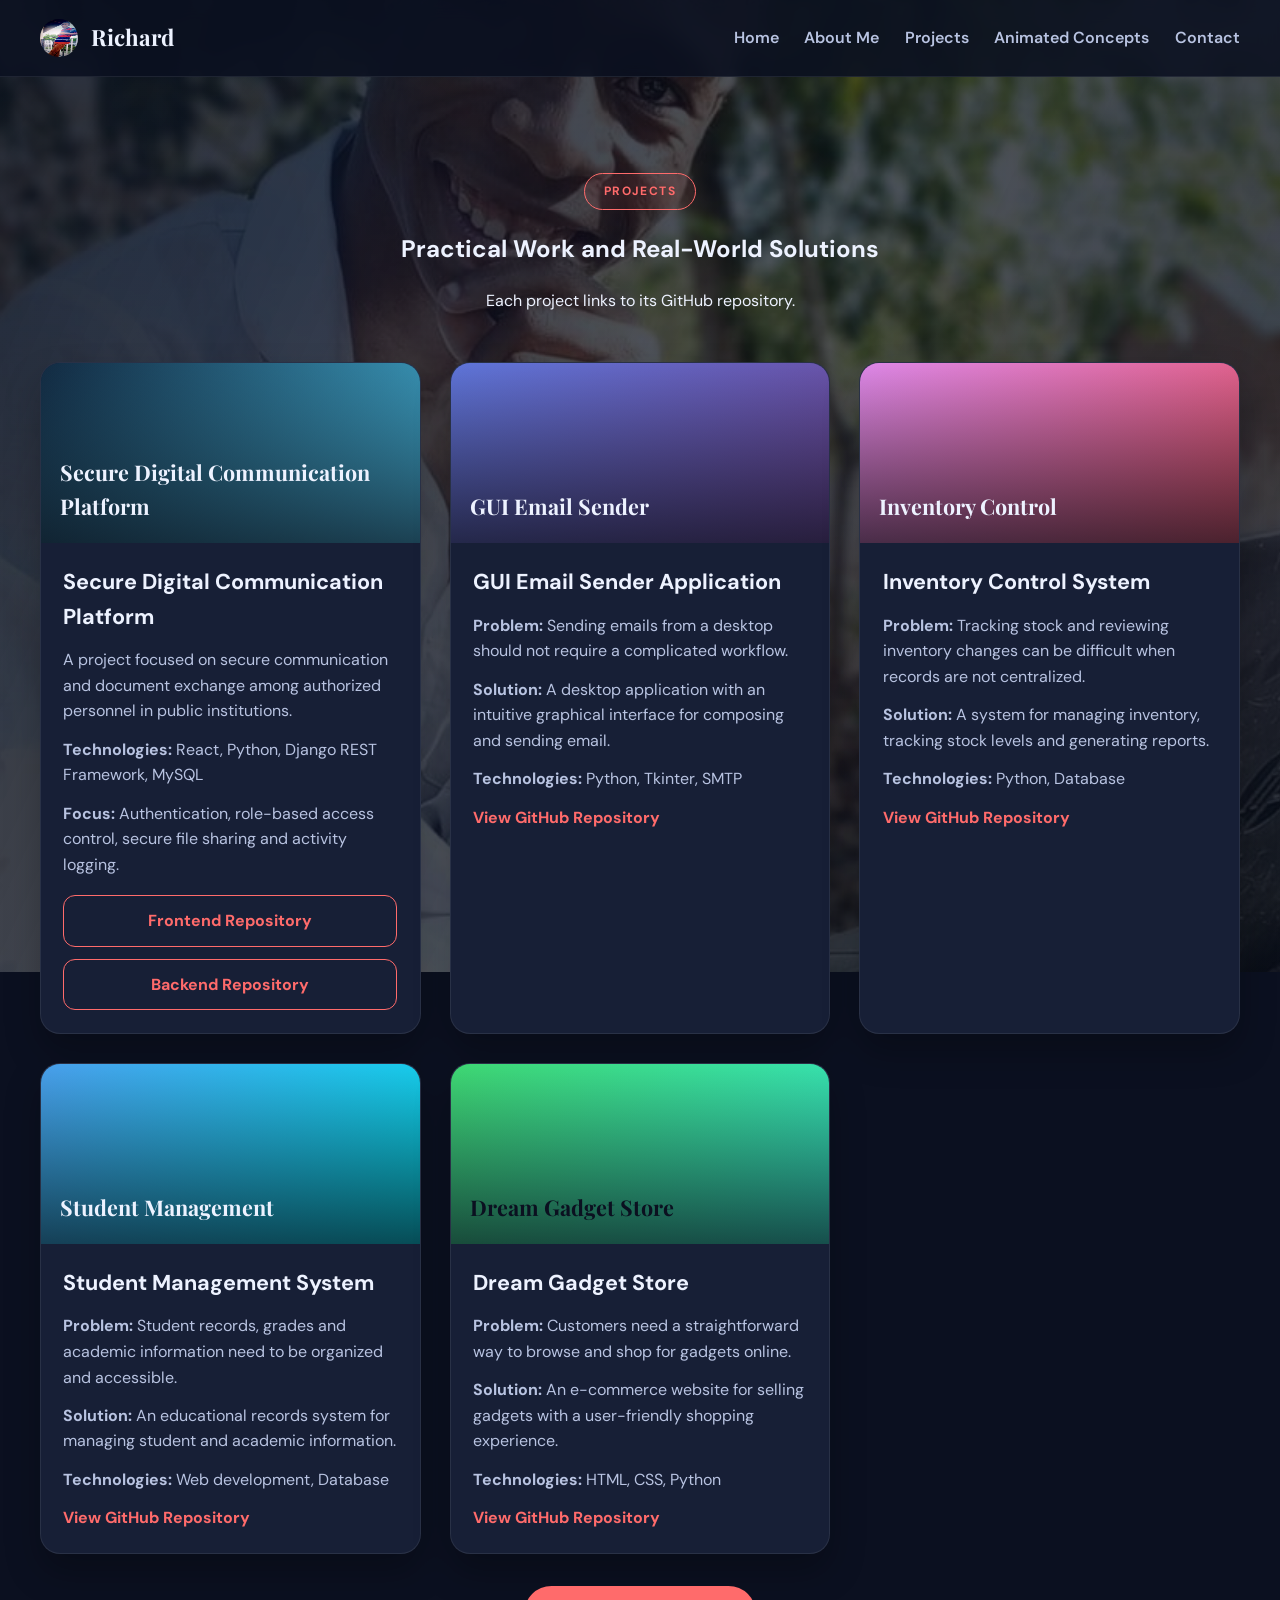
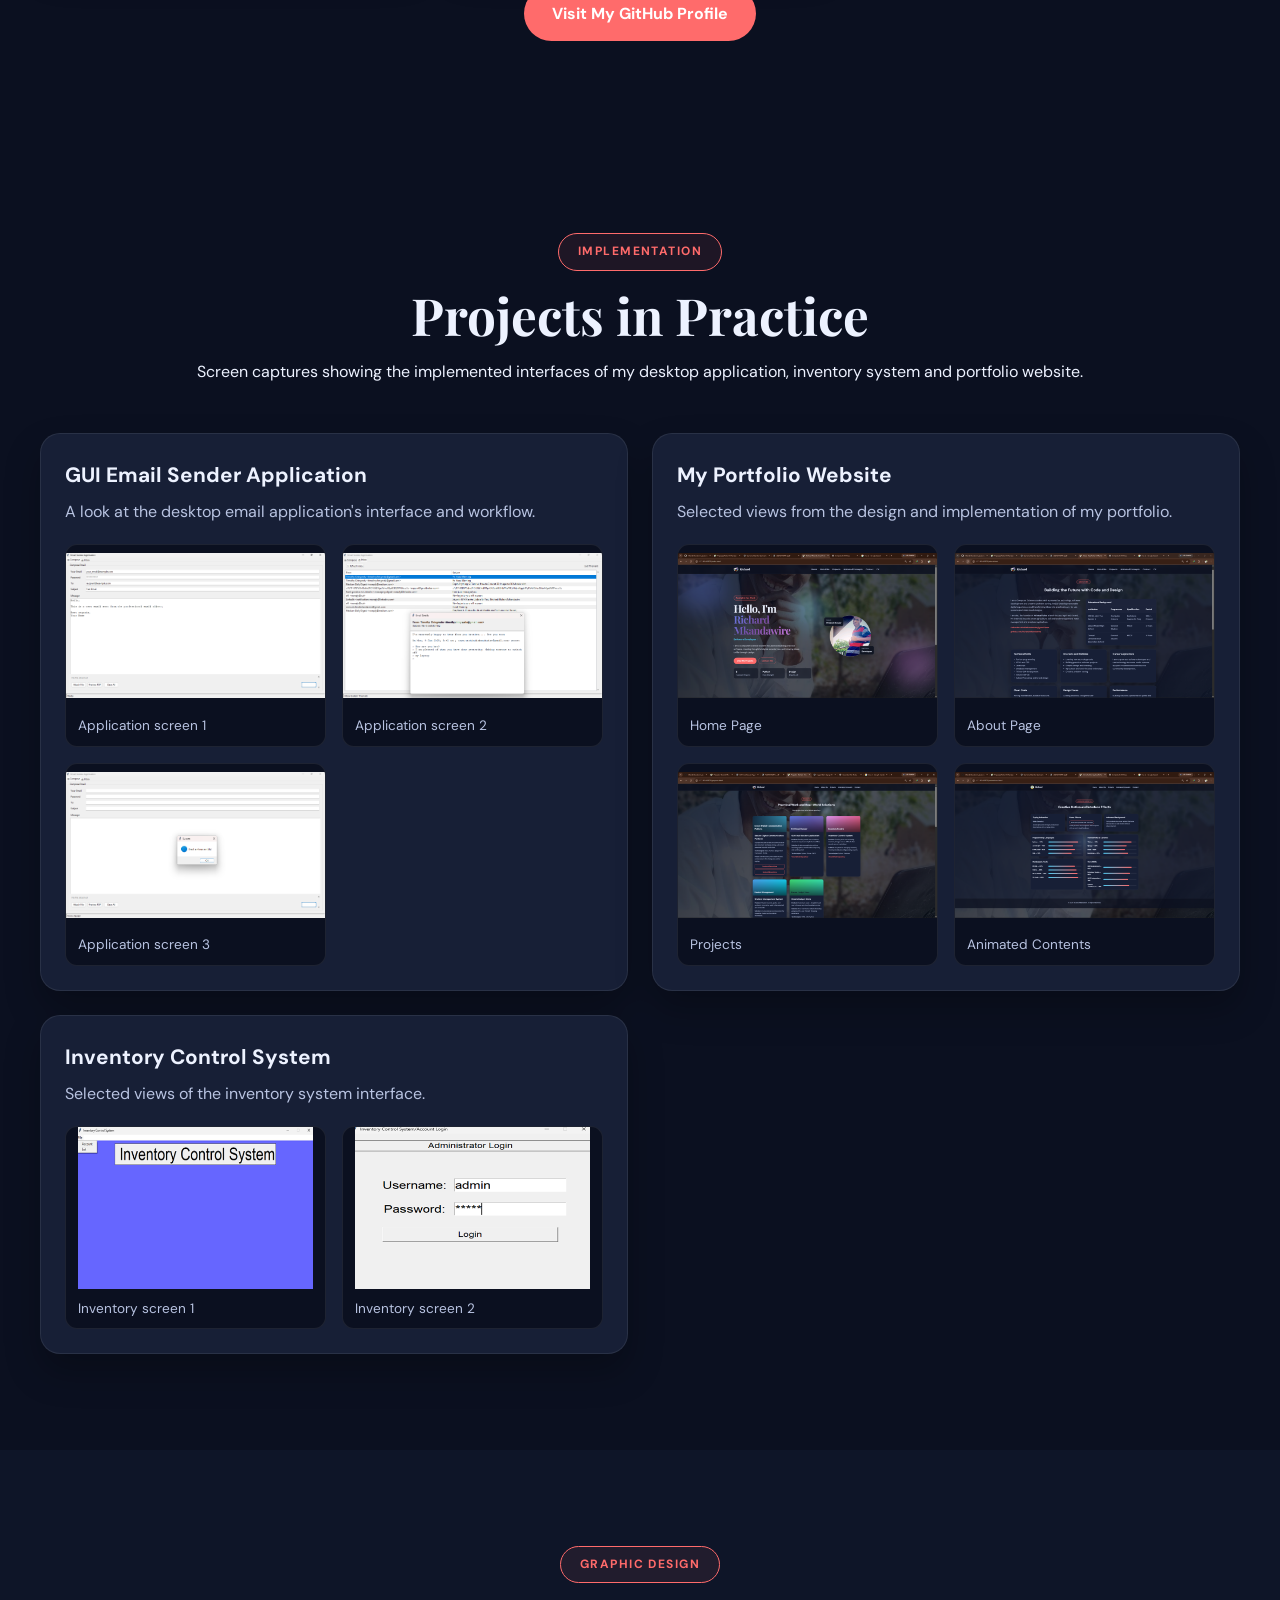
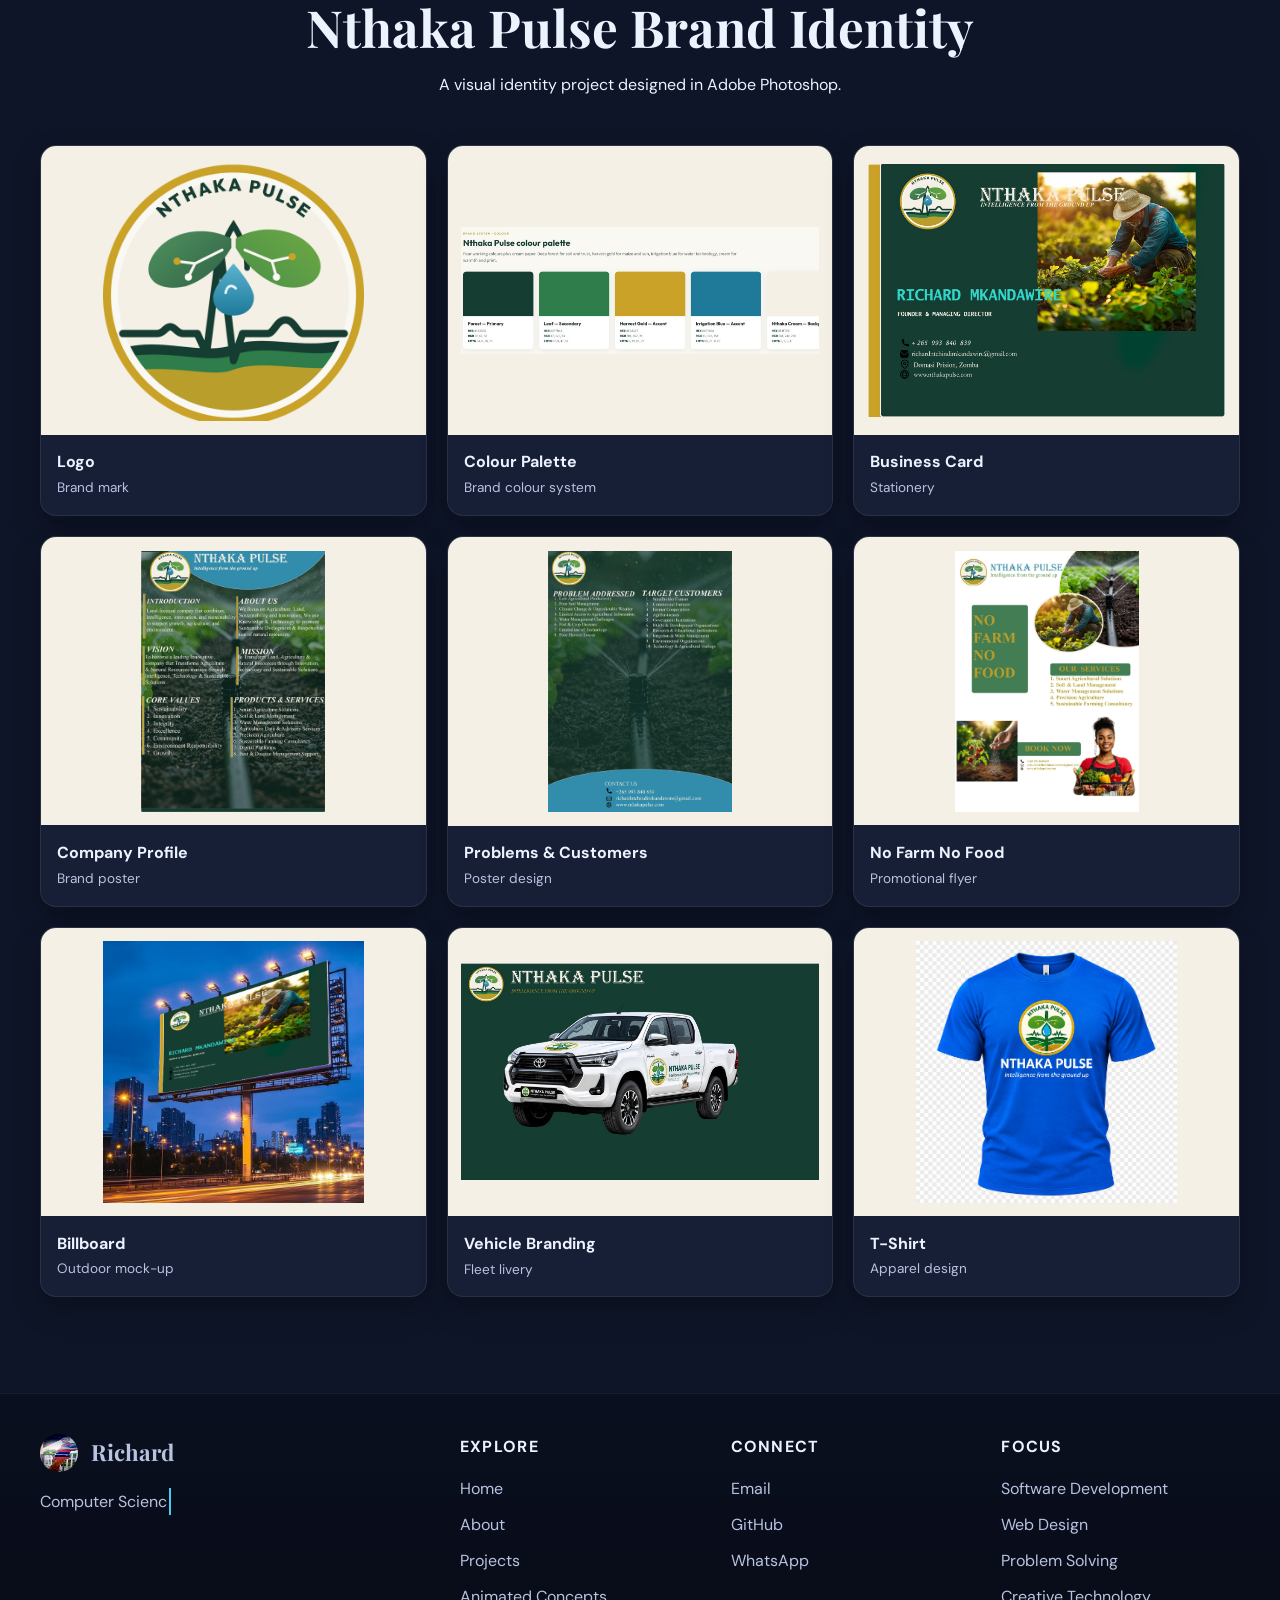
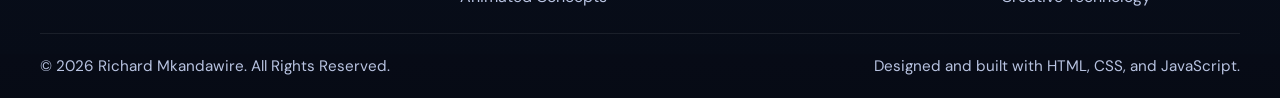
==== projects.html @ e2d3c4e6 "My Academic Personal Portfolio Website" ====
<!DOCTYPE html>
<html lang="en">

<head>
  <meta charset="UTF-8">
  <meta name="viewport" content="width=device-width, initial-scale=1.0">
  <meta name="description"
    content="Programming and design projects by Richard Mkandawire, with links to their GitHub repositories.">
  <title>Projects | Richard Mkandawire</title>
  <link rel="icon" type="image/png" href="images/profile-icon.png">
  <link rel="stylesheet" href="css/style.css">
  <script defer src="js/script.js"></script>
</head>

<body>
  <header class="site-header">
    <div class="wrap nav-wrap">
      <a class="logo" href="index.html"><img src="images/profile.jpg" alt="Nthaka Pulse logo"><span>Richard</span></a>
      <button class="nav-toggle" aria-label="Toggle navigation" aria-expanded="false">
        <span></span><span></span><span></span>
      </button>
      <nav class="main-nav" aria-label="Main navigation">
        <a href="index.html">Home</a>
        <a href="about.html">About Me</a>
        <a href="projects.html" aria-current="page">Projects</a>
        <a href="animations.html">Animated Concepts</a>
        <a href="about.html#contact">Contact</a>
      </nav>
    </div>
  </header>

  <main>
    <section class="section">
      <div class="wrap">
        <div class="section-head reveal">
          <span class="label">Projects</span>
          <h1>Practical Work and Real-World Solutions</h1>
          <p>Each project links to its GitHub repository.
          </p>
        </div>

        <div class="projects-grid">
          <article class="project-card reveal">
            <div class="project-visual visual-five"><span>Secure Digital Communication Platform</span></div>
            <div class="project-body">
              <h2>Secure Digital Communication Platform</h2>
              <p>A project focused on secure communication and document exchange among authorized personnel in public
                institutions.</p>
              <p><strong>Technologies:</strong> React, Python, Django REST Framework, MySQL</p>
              <p><strong>Focus:</strong> Authentication, role-based access control, secure file sharing and activity
                logging.</p>
              <div class="project-repo-links">
                <a href="https://github.com/richardmkandawire/Secure-Digital-Communication-Platform-Frontend"
                  target="_blank" rel="noopener">Frontend Repository</a>
                <a href="https://github.com/richardmkandawire/Secure-Digital-Communication-Platform-Backend"
                  target="_blank" rel="noopener">Backend Repository</a>
              </div>
            </div>
          </article>
          <article class="project-card reveal">
            <div class="project-visual visual-one"><span>GUI Email Sender</span></div>
            <div class="project-body">
              <h2>GUI Email Sender Application</h2>
              <p><strong>Problem:</strong> Sending emails from a desktop should not require a complicated workflow.</p>
              <p><strong>Solution:</strong> A desktop application with an intuitive graphical interface for composing
                and sending email.</p>
              <p><strong>Technologies:</strong> Python, Tkinter, SMTP</p>
              <a href="https://github.com/richardmkandawire/GUI-Email-Sender-Application" target="_blank"
                rel="noopener">View GitHub Repository</a>
            </div>
          </article>
          <article class="project-card reveal">
            <div class="project-visual visual-two"><span>Inventory Control</span></div>
            <div class="project-body">
              <h2>Inventory Control System</h2>
              <p><strong>Problem:</strong> Tracking stock and reviewing inventory changes can be difficult when records
                are not centralized.</p>
              <p><strong>Solution:</strong> A system for managing inventory, tracking stock levels and generating
                reports.</p>
              <p><strong>Technologies:</strong> Python, Database</p>
              <a href="https://github.com/richardmkandawire/Inventory-Control-System" target="_blank"
                rel="noopener">View GitHub Repository</a>
            </div>
          </article>
          <article class="project-card reveal">
            <div class="project-visual visual-three"><span>Student Management</span></div>
            <div class="project-body">
              <h2>Student Management System</h2>
              <p><strong>Problem:</strong> Student records, grades and academic information need to be organized and
                accessible.</p>
              <p><strong>Solution:</strong> An educational records system for managing student and academic information.
              </p>
              <p><strong>Technologies:</strong> Web development, Database</p>
              <a href="https://github.com/DMI-BSC-15/student-management-system" target="_blank" rel="noopener">View
                GitHub Repository</a>
            </div>
          </article>
          <article class="project-card reveal">
            <div class="project-visual visual-four"><span>Dream Gadget Store</span></div>
            <div class="project-body">
              <h2>Dream Gadget Store</h2>
              <p><strong>Problem:</strong> Customers need a straightforward way to browse and shop for gadgets online.
              </p>
              <p><strong>Solution:</strong> An e-commerce website for selling gadgets with a user-friendly shopping
                experience.</p>
              <p><strong>Technologies:</strong> HTML, CSS, Python</p>
              <a href="https://github.com/richardmkandawire/Dream-Gadget-Store" target="_blank" rel="noopener">View
                GitHub Repository</a>
            </div>
          </article>
        </div>

        <div class="github-link reveal">
          <a class="btn primary" href="https://github.com/richardmkandawire" target="_blank" rel="noopener">Visit My
            GitHub Profile</a>
        </div>
      </div>
    </section>

    <section class="section" id="implementation">
      <div class="wrap">
        <div class="section-head reveal">
          <span class="label">Implementation</span>
          <h2>Projects in Practice</h2>
          <p>Screen captures showing the implemented interfaces of my desktop application, inventory system and
            portfolio
            website.</p>
        </div>
        <div class="implementation-grid">
          <article class="implementation-card reveal">
            <h3>GUI Email Sender Application</h3>
            <p>A look at the desktop email application's interface and workflow.</p>
            <div class="implementation-gallery">
              <figure>
                <a href="images/GUI Email Sender Application 1.png" target="_blank" rel="noopener">
                  <img src="images/GUI Email Sender Application 1.png" alt="GUI Email Sender Application screen 1">
                </a>
                <figcaption>Application screen 1</figcaption>
              </figure>
              <figure>
                <a href="images/GUI Email Sender Application 2.png" target="_blank" rel="noopener">
                  <img src="images/GUI Email Sender Application 2.png" alt="GUI Email Sender Application screen 2">
                </a>
                <figcaption>Application screen 2</figcaption>
              </figure>
              <figure>
                <a href="images/GUI Email Sender Application 3.png" target="_blank" rel="noopener">
                  <img src="images/GUI Email Sender Application 3.png" alt="GUI Email Sender Application screen 3">
                </a>
                <figcaption>Application screen 3</figcaption>
              </figure>
            </div>
          </article>
          <article class="implementation-card reveal">
            <h3>My Portfolio Website</h3>
            <p>Selected views from the design and implementation of my portfolio.</p>
            <div class="implementation-gallery">
              <figure>
                <a href="images/Home page.png" target="_blank" rel="noopener">
                  <img src="images/Home page.png" alt="Animated contents section of my portfolio website">
                </a>
                <figcaption>Home Page</figcaption>
              </figure>
              <figure>
                <a href="images/About Page.png" target="_blank" rel="noopener">
                  <img src="images/About Page.png" alt="Projects section of my portfolio website">
                </a>
                <figcaption>About Page</figcaption>
              </figure>
              <figure>
                <a href="images/Projects Screenshots.png" target="_blank" rel="noopener">
                  <img src="images/Projects Screenshots.png" alt="My portfolio website screen 2">
                </a>
                <figcaption>Projects</figcaption>
              </figure>
              <figure>
                <a href="images/Animated Contents Screenshots.png" target="_blank" rel="noopener">
                  <img src="images/Animated Contents Screenshots.png" alt="My portfolio website screen 1">
                </a>
                <figcaption>Animated Contents</figcaption>
              </figure>
            </div>
          </article>
          <article class="implementation-card reveal">
            <h3>Inventory Control System</h3>
            <p>Selected views of the inventory system interface.</p>
            <div class="implementation-gallery">
              <figure>
                <a href="images/Inventory 1.png" target="_blank" rel="noopener">
                  <img src="images/Inventory 1.png" alt="Inventory Control System screen 1">
                </a>
                <figcaption>Inventory screen 1</figcaption>
              </figure>
              <figure>
                <a href="images/Inventory 2.png" target="_blank" rel="noopener">
                  <img src="images/Inventory 2.png" alt="Inventory Control System screen 2">
                </a>
                <figcaption>Inventory screen 2</figcaption>
              </figure>
            </div>
          </article>
        </div>
      </div>
    </section>

    <section class="section alt" id="design-work">
      <div class="wrap">
        <div class="section-head reveal">
          <span class="label">Graphic Design</span>
          <h2>Nthaka Pulse Brand Identity</h2>
          <p>A visual identity project designed in Adobe Photoshop.</p>
        </div>
        <div class="gal">
          <a href="images/logo.png" target="_blank" rel="noopener"><img src="images/logo.png"
              alt="Nthaka Pulse logo"><span>Logo<em>Brand mark</em></span></a>
          <a href="images/colour-palette.jpg" target="_blank" rel="noopener"><img src="images/colour-palette.jpg"
              alt="Nthaka Pulse colour palette"><span>Colour Palette<em>Brand colour system</em></span></a>
          <a href="images/business-card.jpg" target="_blank" rel="noopener"><img src="images/business-card.jpg"
              alt="Nthaka Pulse business card design"><span>Business Card<em>Stationery</em></span></a>
          <a href="images/poster-about-us.jpg" target="_blank" rel="noopener"><img src="images/poster-about-us.jpg"
              alt="Nthaka Pulse company profile poster"><span>Company Profile<em>Brand poster</em></span></a>
          <a href="images/poster-problems-customers.jpg" target="_blank" rel="noopener"><img
              src="images/poster-problems-customers.jpg" alt="Nthaka Pulse problems and customers poster"><span>Problems
              &amp; Customers<em>Poster
                design</em></span></a>
          <a href="images/poster-no-farm-no-food.jpg" target="_blank" rel="noopener"><img
              src="images/poster-no-farm-no-food.jpg" alt="No Farm No Food promotional poster"><span>No Farm No
              Food<em>Promotional flyer</em></span></a>
          <a href="images/billboard.jpg" target="_blank" rel="noopener"><img src="images/billboard.jpg"
              alt="Nthaka Pulse billboard mock-up"><span>Billboard<em>Outdoor mock-up</em></span></a>
          <a href="images/vehicle-branding.jpg" target="_blank" rel="noopener"><img src="images/vehicle-branding.jpg"
              alt="Nthaka Pulse vehicle branding"><span>Vehicle Branding<em>Fleet livery</em></span></a>
          <a href="images/t-shirt.jpg" target="_blank" rel="noopener"><img src="images/t-shirt.jpg"
              alt="Nthaka Pulse T-shirt mock-up"><span>T-Shirt<em>Apparel design</em></span></a>
        </div>
      </div>
    </section>
  </main>

  <footer class="site-footer">
    <div class="wrap">
      <div class="site-footer-inner">
        <div class="footer-brand">
          <a class="logo" href="index.html"><img src="images/profile.jpg" alt="Nthaka Pulse logo"><span>Richard</span></a>
          <p>Computer Science student creating practical software, digital experiences, and meaningful design solutions.</p>
        </div>

        <div class="footer-column">
          <h3>Explore</h3>
          <ul>
            <li><a href="index.html">Home</a></li>
            <li><a href="about.html">About</a></li>
            <li><a href="projects.html">Projects</a></li>
            <li><a href="animations.html">Animated Concepts</a></li>
          </ul>
        </div>

        <div class="footer-column">
          <h3>Connect</h3>
          <ul>
            <li><a href="mailto:richardntchindimkandawire@gmail.com">Email</a></li>
            <li><a href="https://github.com/richardmkandawire" target="_blank" rel="noopener">GitHub</a></li>
            <li><a href="https://wa.me/265993840839" target="_blank" rel="noopener">WhatsApp</a></li>
          </ul>
        </div>

        <div class="footer-column">
          <h3>Focus</h3>
          <ul>
            <li>Software Development</li>
            <li>Web Design</li>
            <li>Problem Solving</li>
            <li>Creative Technology</li>
          </ul>
        </div>
      </div>

      <div class="footer-bottom">
        <p>&copy; <span id="year"></span> Richard Mkandawire. All Rights Reserved.</p>
        <p>Designed and built with HTML, CSS, and JavaScript.</p>
      </div>
    </div>
  </footer>
</body>

</html>
---- css/style.css ----
@import url('https://fonts.googleapis.com/css2?family=Playfair+Display:wght@700;900&family=DM+Sans:wght@400;500;700&display=swap');

:root {
  --bg: #0b1020;
  --bg-soft: #121935;
  --card: #171f36;
  --card-strong: #1d2747;
  --text: #edf2ff;
  --muted: #b8c3e1;
  --primary: #ff6b6b;
  --primary-strong: #ff8787;
  --accent: #4cc9f0;
  --line: rgba(255, 255, 255, 0.08);
  --shadow: rgba(0, 0, 0, 0.25);
  --grad: linear-gradient(135deg, #667eea 0%, #764ba2 35%, #f093fb 100%);
  --font-display: 'Playfair Display', serif;
  --font-body: 'DM Sans', sans-serif;
}

* {
  box-sizing: border-box;
}

html {
  scroll-behavior: smooth;
}

body {
  position: relative;
  isolation: isolate;
  margin: 0;
  font-family: var(--font-body);
  background: var(--bg);
  color: var(--text);
  line-height: 1.6;
  overflow-x: hidden;
}

body::before {
  content: "";
  position: fixed;
  z-index: 0;
  inset: -8%;
  pointer-events: none;
  opacity: 1;
  background:
    linear-gradient(115deg, rgba(7, 12, 24, 0.88), rgba(7, 12, 24, 0.7) 52%, rgba(7, 12, 24, 0.82)),
    radial-gradient(ellipse at 18% 28%, rgba(102, 126, 234, 0.24), transparent 34%),
    radial-gradient(ellipse at 78% 64%, rgba(240, 147, 251, 0.18), transparent 32%),
    url("../images/background.jpg") center / cover no-repeat,
    var(--bg);
  animation: ambient-drift 18s ease-in-out infinite alternate;
}

body::after {
  content: "";
  position: fixed;
  z-index: 2;
  inset: 0;
  pointer-events: none;
  opacity: 0;
  background:
    radial-gradient(circle 240px at var(--pointer-x, 50vw) var(--pointer-y, 50vh),
      rgba(76, 201, 240, 0.18), transparent 72%),
    radial-gradient(circle 340px at var(--pointer-x, 50vw) var(--pointer-y, 50vh),
      rgba(240, 147, 251, 0.1), transparent 75%);
  mix-blend-mode: screen;
  transition: opacity 0.35s ease;
}

@media (pointer: fine) {
  body.pointer-active::after {
    opacity: 0.8;
  }
}

body > main,
body > footer {
  position: relative;
  z-index: 1;
}

@keyframes ambient-drift {
  from {
    transform: translate3d(-2%, -1%, 0) scale(1);
  }

  to {
    transform: translate3d(2%, 1%, 0) scale(1.06);
  }
}

img {
  max-width: 100%;
  display: block;
}

a {
  color: inherit;
  text-decoration: none;
}

button,
input,
textarea {
  font: inherit;
}

.wrap {
  width: min(1200px, calc(100% - 2rem));
  margin: 0 auto;
}

.section {
  position: relative;
  padding: 6rem 0;
}

.section.alt {
  background: rgba(17, 25, 45, 0.66);
}

.label {
  display: inline-block;
  padding: 0.5rem 1.2rem;
  border: 1px solid var(--primary);
  border-radius: 999px;
  background: rgba(255, 107, 107, 0.08);
  color: var(--primary);
  text-transform: uppercase;
  letter-spacing: 0.12em;
  font-size: 0.75rem;
  font-weight: 700;
}

.section-head {
  text-align: center;
  margin-bottom: 3rem;
}

.section-head h2 {
  margin: 1rem auto 0;
  font-size: clamp(2rem, 4vw, 3.2rem);
  font-family: var(--font-display);
  line-height: 1.1;
  max-width: 760px;
}

.site-header {
  position: sticky;
  top: 0;
  z-index: 50;
  background: rgba(11, 16, 32, 0.88);
  backdrop-filter: blur(10px);
  border-bottom: 1px solid var(--line);
}

.nav-wrap {
  display: flex;
  align-items: center;
  justify-content: space-between;
  min-height: 76px;
}

.logo {
  display: inline-flex;
  align-items: center;
  gap: 0.8rem;
  font-family: var(--font-display);
  font-size: 1.4rem;
  font-weight: 700;
}

.logo img {
  width: 38px;
  height: 38px;
  border-radius: 50%;
}

.main-nav {
  display: flex;
  align-items: center;
  gap: 1.6rem;
}

.main-nav a {
  position: relative;
  color: var(--muted);
  font-weight: 600;
  transition: color 0.25s ease;
}

.main-nav a::after {
  content: "";
  position: absolute;
  left: 0;
  bottom: -0.35rem;
  width: 100%;
  height: 2px;
  background: var(--primary);
  transform: scaleX(0);
  transform-origin: left;
  transition: transform 0.25s ease;
}

.main-nav a:hover,
.main-nav a:focus-visible {
  color: var(--text);
}

.main-nav a:hover::after,
.main-nav a:focus-visible::after {
  transform: scaleX(1);
}

.nav-toggle {
  display: none;
  background: transparent;
  border: 0;
  width: 48px;
  height: 48px;
  padding: 0.8rem;
  cursor: pointer;
}

.nav-toggle span {
  display: block;
  width: 100%;
  height: 2px;
  margin: 5px 0;
  background: var(--text);
  border-radius: 2px;
}

.hero {
  position: relative;
  min-height: calc(100vh - 76px);
  min-height: calc(100svh - 76px);
  display: flex;
  align-items: center;
  overflow: hidden;
  background: linear-gradient(90deg, rgba(7, 12, 24, 0.3), transparent 58%, rgba(7, 12, 24, 0.12));
}

.hero-inner {
  position: relative;
  z-index: 2;
  display: grid;
  grid-template-columns: 1.3fr 0.9fr;
  gap: 2rem;
  align-items: center;
}

.hero-copy {
  max-width: 640px;
  padding-block: 3rem;
}

.eyebrow {
  display: inline-block;
  padding: 0.5rem 1.1rem;
  border-radius: 50px;
  background: rgba(255, 107, 107, 0.08);
  border: 1px solid var(--primary);
  letter-spacing: 0.06em;
  font-weight: 700;
  color: var(--primary);
  margin-bottom: 1.25rem;
}

.hero h1 {
  margin: 0;
  font-family: var(--font-display);
  font-size: clamp(3rem, 6vw, 5.4rem);
  line-height: 1.05;
  letter-spacing: -0.04em;
}

.hero h1 span {
  display: block;
  background: var(--grad);
  -webkit-background-clip: text;
  background-clip: text;
  color: transparent;
}

.typed-line {
  min-height: 2.4rem;
  margin: 0.9rem 0 1rem;
  font-size: 1.2rem;
  color: var(--accent);
  font-weight: 700;
}

.cursor {
  display: inline-block;
  animation: blink 0.8s steps(1) infinite;
}

@keyframes blink {
  50% {
    opacity: 0;
  }
}

.intro {
  margin: 0;
  max-width: 560px;
  color: rgba(237, 242, 255, 0.82);
  font-size: 1.08rem;
}

.cta-row {
  display: flex;
  flex-wrap: wrap;
  gap: 1rem;
  margin-top: 1.8rem;
}

.btn {
  display: inline-flex;
  align-items: center;
  justify-content: center;
  min-height: 52px;
  padding: 0.8rem 1.6rem;
  border-radius: 999px;
  border: 2px solid transparent;
  font-weight: 700;
  transition: transform 0.25s ease, box-shadow 0.25s ease, background 0.25s ease;
}

.btn:hover,
.btn:focus-visible {
  transform: translateY(-3px);
  box-shadow: 0 18px 30px rgba(255, 107, 107, 0.18);
}

.btn.primary {
  background: var(--primary);
  color: #fff;
}

.btn.secondary {
  background: transparent;
  border-color: var(--primary);
  color: var(--primary);
}

.mini-stats {
  display: flex;
  flex-wrap: wrap;
  gap: 1rem;
  list-style: none;
  padding: 0;
  margin: 2rem 0 0;
}

.mini-stats li {
  flex: 1 1 140px;
  background: rgba(12, 18, 31, 0.58);
  border: 1px solid rgba(255, 255, 255, 0.14);
  border-radius: 14px;
  padding: 1rem 1.1rem;
  backdrop-filter: blur(12px);
}

.mini-stats strong {
  display: block;
  font-size: 1.1rem;
  color: var(--text);
}

.mini-stats span {
  color: var(--muted);
  font-size: 0.9rem;
}

.hero-visual {
  position: relative;
  display: grid;
  place-items: center;
  min-height: 560px;
  width: min(100%, 480px);
  margin-inline: auto;
}

.photo-frame {
  position: relative;
  width: min(72vw, 340px);
  aspect-ratio: 1;
  border-radius: 50%;
  background: var(--card);
  border: 1px solid rgba(255, 255, 255, 0.48);
  box-shadow: 0 30px 80px rgba(0, 0, 0, 0.48);
  display: grid;
  place-items: center;
  overflow: hidden;
}

.photo-frame::before {
  content: "";
  position: absolute;
  z-index: 2;
  inset: auto 0 0;
  height: 24%;
  background: linear-gradient(transparent, rgba(7, 12, 24, 0.28));
  pointer-events: none;
}

.photo-frame img {
  position: absolute;
  z-index: 1;
  inset: 0;
  width: 100%;
  height: 100%;
  object-fit: cover;
  object-position: center 20%;
  border-radius: 50%;
  clip-path: circle(50% at 50% 50%);
}

.floating-card {
  position: absolute;
  background: rgba(12, 18, 31, 0.9);
  border: 1px solid rgba(255, 255, 255, 0.18);
  border-radius: 14px;
  padding: 0.8rem 1rem;
  box-shadow: 0 20px 40px rgba(0, 0, 0, 0.18);
  backdrop-filter: blur(14px);
}

.floating-card span {
  display: block;
  color: var(--muted);
  font-size: 0.72rem;
  text-transform: uppercase;
  letter-spacing: 0.08em;
}

.floating-card strong {
  display: block;
  color: var(--text);
  font-size: 1.05rem;
}

.card-one,
.card-two {
  z-index: 2;
  top: 50%;
  left: 50%;
  --orbit-radius: min(36vw, 180px);
  white-space: nowrap;
  animation: card-orbit 22s linear infinite;
}

.card-two {
  animation-delay: -11s;
}

@keyframes card-orbit {
  from {
    transform: translate(-50%, -50%) rotate(0deg) translateX(var(--orbit-radius)) rotate(0deg);
  }

  to {
    transform: translate(-50%, -50%) rotate(360deg) translateX(var(--orbit-radius)) rotate(-360deg);
  }
}

.orb {
  position: absolute;
  border-radius: 50%;
  filter: blur(90px);
  opacity: 0.45;
  animation: float 9s ease-in-out infinite;
}

.o1 {
  width: 420px;
  height: 420px;
  background: rgba(102, 126, 234, 0.7);
  top: -90px;
  left: -20px;
}

.o2 {
  width: 360px;
  height: 360px;
  background: rgba(240, 147, 251, 0.7);
  right: -20px;
  bottom: 10%;
  animation-delay: 2s;
}

.o3 {
  width: 280px;
  height: 280px;
  background: rgba(76, 201, 240, 0.7);
  left: 45%;
  top: 18%;
  animation-delay: 4s;
}

@keyframes float {

  0%,
  100% {
    transform: translateY(0);
  }

  50% {
    transform: translateY(-20px);
  }
}

.about-grid,
.contact-grid {
  display: grid;
  grid-template-columns: repeat(2, minmax(0, 1fr));
  gap: 2.3rem;
  align-items: start;
}

.about-copy p {
  color: var(--muted);
  font-size: 1.06rem;
  margin: 0 0 1rem;
}

.social-links {
  display: flex;
  flex-direction: column;
  gap: 0.5rem;
  margin-top: 1.2rem;
}

.social-links a {
  color: var(--primary);
  font-weight: 600;
}

.table-wrap {
  background: var(--card);
  border: 1px solid var(--line);
  border-radius: 18px;
  overflow: hidden;
  box-shadow: 0 20px 35px var(--shadow);
}

table {
  width: 100%;
  border-collapse: collapse;
}

caption {
  text-align: left;
  background: rgba(255, 255, 255, 0.02);
  color: var(--text);
  font-weight: 700;
  padding: 1rem 1.1rem;
  border-bottom: 1px solid var(--line);
}

th,
td {
  padding: 0.9rem 1rem;
  border-bottom: 1px solid var(--line);
  color: var(--muted);
  text-align: left;
  vertical-align: top;
}

th {
  color: var(--text);
  background: rgba(255, 255, 255, 0.02);
}

.info-grid {
  display: grid;
  grid-template-columns: repeat(3, minmax(0, 1fr));
  gap: 1.5rem;
  margin-top: 2rem;
}

.info-card,
.project-card,
.concept-card,
.contact-form {
  background: var(--card);
  border: 1px solid var(--line);
  border-radius: 20px;
  box-shadow: 0 18px 35px var(--shadow);
}

.info-card {
  padding: 1.5rem;
}

.info-card h3 {
  margin-top: 0;
  margin-bottom: 1rem;
  color: var(--text);
  font-size: 1.2rem;
}

.info-card h2,
.concept-card h2,
.skills-showcase h2 {
  margin-top: 0;
  color: var(--text);
  font-size: 1.2rem;
}

.info-card>a:not(.btn) {
  display: inline-block;
  margin-top: 1rem;
  color: var(--primary);
  font-weight: 700;
}

.info-card ul {
  margin: 0;
  padding-left: 1.2rem;
  color: var(--muted);
}

.info-card p {
  margin: 0;
  color: var(--muted);
}

.projects-grid {
  display: grid;
  grid-template-columns: repeat(3, minmax(0, 1fr));
  gap: 1.8rem;
}

.project-card {
  overflow: hidden;
  transition: transform 0.25s ease, box-shadow 0.25s ease;
}

.project-card:hover {
  transform: translateY(-6px);
  box-shadow: 0 24px 50px rgba(0, 0, 0, 0.25);
}

.project-visual {
  position: relative;
  display: flex;
  align-items: end;
  justify-content: start;
  min-height: 180px;
  padding: 1.2rem;
  font-family: var(--font-display);
  font-size: 1.35rem;
  font-weight: 700;
  background-size: cover;
  background-position: center;
}

.project-visual::before {
  content: "";
  position: absolute;
  inset: 0;
  background: linear-gradient(180deg, rgba(9, 13, 22, 0.08), rgba(9, 13, 22, 0.72));
}

.project-visual span {
  position: relative;
  z-index: 1;
}

.visual-one {
  background: linear-gradient(135deg, #667eea, #764ba2);
}

.visual-two {
  background: linear-gradient(135deg, #f093fb, #f5576c);
}

.visual-three {
  background: linear-gradient(135deg, #4facfe, #00f2fe);
}

.visual-four {
  background: linear-gradient(135deg, #43e97b, #38f9d7);
  color: #0b1020;
}

.visual-five {
  background: linear-gradient(135deg, #132d46, #4cc9f0);
}

.about-highlights {
  margin-top: 1.5rem;
}

.project-body {
  padding: 1.4rem;
}

.project-body h3 {
  margin: 0 0 0.8rem;
  color: var(--text);
  font-size: 1.35rem;
}

.project-body h2 {
  margin: 0 0 0.8rem;
  color: var(--text);
  font-size: 1.35rem;
}

.project-body p {
  margin: 0 0 0.8rem;
  color: var(--muted);
}

.implementation-grid {
  display: grid;
  grid-template-columns: repeat(2, minmax(0, 1fr));
  gap: 1.5rem;
}

.implementation-card {
  min-width: 0;
  padding: 1.5rem;
  background: var(--card);
  border: 1px solid var(--line);
  border-radius: 20px;
  box-shadow: 0 18px 35px var(--shadow);
}

.implementation-card h3 {
  margin: 0 0 0.5rem;
  color: var(--text);
  font-size: 1.3rem;
}

.implementation-card > p {
  margin: 0 0 1.2rem;
  color: var(--muted);
}

.implementation-gallery {
  display: grid;
  grid-template-columns: repeat(2, minmax(0, 1fr));
  gap: 1rem;
}

.implementation-gallery figure {
  min-width: 0;
  margin: 0;
  overflow: hidden;
  border: 1px solid var(--line);
  border-radius: 12px;
  background: var(--bg);
  transition: transform 0.3s ease, box-shadow 0.3s ease, border-color 0.3s ease;
}

.implementation-gallery figure:hover,
.implementation-gallery figure:focus-within {
  transform: translateY(-4px);
  border-color: rgba(76, 201, 240, 0.5);
  box-shadow: 0 14px 28px var(--shadow);
}

.implementation-gallery a {
  display: block;
  overflow: hidden;
}

.implementation-gallery a:focus-visible {
  outline: 2px solid var(--accent);
  outline-offset: -2px;
}

.implementation-gallery img {
  width: 100%;
  aspect-ratio: 16 / 10;
  object-fit: contain;
  transition: transform 0.4s ease;
}

.implementation-gallery a:hover img,
.implementation-gallery a:focus-visible img {
  transform: scale(1.04);
}

.implementation-gallery figcaption {
  padding: 0.55rem 0.75rem;
  color: var(--muted);
  font-size: 0.85rem;
}

.gal {
  display: grid;
  grid-template-columns: repeat(3, minmax(0, 1fr));
  gap: 1.25rem;
}

.gal > a {
  min-width: 0;
  overflow: hidden;
  background: var(--card);
  border: 1px solid var(--line);
  border-radius: 16px;
  box-shadow: 0 12px 28px var(--shadow);
  transition: transform 0.3s ease, box-shadow 0.3s ease, border-color 0.3s ease;
}

.gal > a:hover,
.gal > a:focus-visible {
  transform: translateY(-5px);
  border-color: rgba(255, 107, 107, 0.55);
  box-shadow: 0 20px 38px rgba(0, 0, 0, 0.32);
}

.gal img {
  width: 100%;
  aspect-ratio: 4 / 3;
  padding: 0.85rem;
  object-fit: contain;
  background: #f4f0e6;
  transition: transform 0.45s ease;
}

.gal > a:hover img,
.gal > a:focus-visible img {
  transform: scale(1.045);
}

.gal > a > span {
  display: block;
  padding: 0.9rem 1rem 1rem;
  color: var(--text);
  font-weight: 700;
}

.gal em {
  display: block;
  margin-top: 0.15rem;
  color: var(--muted);
  font-size: 0.85rem;
  font-style: normal;
  font-weight: 400;
}

.project-body a {
  color: var(--primary);
  font-weight: 700;
}

.project-repo-links {
  display: grid;
  gap: 0.75rem;
  margin-top: 1.1rem;
}

.project-repo-links a {
  display: block;
  padding: 0.75rem 1rem;
  border: 1px solid var(--primary);
  border-radius: 0.75rem;
  text-align: center;
  transition: background 0.2s ease, color 0.2s ease;
}

.project-repo-links a:hover,
.project-repo-links a:focus-visible {
  background: var(--primary);
  color: #fff;
}

.github-link {
  text-align: center;
  margin-top: 2rem;
}

.concepts-grid {
  display: grid;
  grid-template-columns: repeat(3, minmax(0, 1fr));
  gap: 1.5rem;
}

.concept-card {
  padding: 1.5rem;
}

.concept-card h3 {
  margin-top: 0;
  color: var(--text);
}

.concept-card p {
  margin: 0;
  color: var(--muted);
}

.hover-demo {
  display: inline-block;
  padding: 0.6rem 0.9rem;
  border: 1px solid var(--primary);
  border-radius: 999px;
  transition: color 0.25s ease, background 0.25s ease, transform 0.25s ease;
}

.hover-demo:hover {
  color: var(--bg);
  background: var(--primary);
  transform: translateY(-3px);
}

.skills-category-grid {
  display: grid;
  grid-template-columns: repeat(2, minmax(0, 1fr));
  gap: 1.5rem;
  margin-top: 2rem;
}

.skill-category {
  background: var(--card);
  border: 1px solid var(--line);
  border-radius: 18px;
  padding: 1.25rem;
}

.skill-category h2 {
  margin: 0 0 1.2rem;
  color: var(--text);
  font-size: 1.25rem;
}

.skill-row {
  display: grid;
  grid-template-columns: 160px 1fr;
  gap: 1rem;
  align-items: center;
  margin-bottom: 1rem;
}

.skill-row:last-child {
  margin-bottom: 0;
}

.skill-row span {
  color: var(--text);
  font-weight: 600;
}

.bar-track {
  position: relative;
  height: 12px;
  background: rgba(255, 255, 255, 0.06);
  border-radius: 999px;
  overflow: hidden;
}

.bar-fill {
  display: block;
  height: 100%;
  border-radius: inherit;
  background: linear-gradient(90deg, var(--accent), var(--primary));
  animation: growBar 1.2s ease-out both;
}

.fill-90 {
  width: 90%;
}

.fill-85 {
  width: 85%;
}

.fill-75 {
  width: 75%;
}

.fill-80 {
  width: 80%;
}

@keyframes growBar {
  from {
    width: 0;
  }
}

.contact-section {
  background: linear-gradient(180deg, rgba(15, 21, 38, 0.8), rgba(17, 25, 45, 0.95));
}

.contact-copy h2 {
  margin: 1rem 0;
  font-size: clamp(2rem, 5vw, 3rem);
  font-family: var(--font-display);
}

.contact-copy p,
.contact-copy li {
  color: var(--muted);
}

.contact-copy ul {
  list-style: none;
  margin: 1.5rem 0 0;
  padding: 0;
  display: grid;
  gap: 0.8rem;
}

.contact-copy a {
  color: var(--primary);
}

.contact-actions {
  display: flex;
  flex-wrap: wrap;
  align-items: center;
  gap: 0.75rem;
  margin-top: 1.5rem;
}

.email-action {
  position: relative;
}

.contact-action {
  display: inline-flex;
  align-items: center;
  justify-content: center;
  gap: 0.55rem;
  min-height: 46px;
  padding: 0.65rem 1rem;
  border: 1px solid rgba(255, 255, 255, 0.16);
  border-radius: 999px;
  background: rgba(12, 18, 31, 0.76);
  color: var(--text) !important;
  font-weight: 700;
  transition: background 0.2s ease, border-color 0.2s ease, transform 0.2s ease;
}

.contact-action svg {
  width: 1.15rem;
  height: 1.15rem;
  fill: currentColor;
  flex: 0 0 auto;
}

.contact-action:hover,
.contact-action:focus-visible {
  transform: translateY(-2px);
  background: var(--card-strong);
  border-color: var(--primary);
}

.email-button {
  background: var(--primary);
  border-color: var(--primary);
  color: #fff !important;
}

.email-hover-card {
  position: absolute;
  z-index: 20;
  top: calc(100% + 0.65rem);
  left: 0;
  display: grid;
  gap: 0.6rem;
  width: max-content;
  max-width: min(280px, calc(100vw - 2rem));
  padding: 1rem;
  border: 1px solid var(--line);
  border-radius: 14px;
  background: #121a2d;
  box-shadow: 0 18px 38px rgba(0, 0, 0, 0.4);
  opacity: 0;
  visibility: hidden;
  transform: translateY(-5px);
  transition: opacity 0.18s ease, visibility 0.18s ease, transform 0.18s ease;
}

.email-hover-card::before {
  content: "";
  position: absolute;
  right: 0;
  bottom: 100%;
  left: 0;
  height: 0.65rem;
}

.email-action:hover .email-hover-card,
.email-action:focus-within .email-hover-card {
  opacity: 1;
  visibility: visible;
  transform: translateY(0);
}

.email-hover-card strong {
  color: var(--text);
  font-size: 0.9rem;
}

.email-hover-card a {
  color: var(--primary);
  font-weight: 700;
}

.email-hover-card a:focus-visible {
  outline: 2px solid var(--primary);
  outline-offset: 3px;
}

.contact-form {
  padding: 1.5rem;
}

.contact-form h2 {
  margin: 0 0 0.5rem;
  color: var(--text);
  font-family: var(--font-display);
  font-size: 1.6rem;
}

.contact-form .form-note {
  margin: 0 0 1.25rem;
  color: var(--muted);
  font-size: 0.9rem;
}

.contact-form label {
  display: grid;
  gap: 0.5rem;
  margin: 1rem 0 0.5rem;
  color: var(--text);
  font-weight: 600;
}

.contact-form input,
.contact-form select,
.contact-form textarea {
  width: 100%;
  padding: 0.95rem 1rem;
  border-radius: 12px;
  border: 1px solid rgba(255, 255, 255, 0.14);
  background: rgba(255, 255, 255, 0.04);
  color: var(--text);
}

.contact-form select {
  color-scheme: dark;
  color: var(--text);
  cursor: pointer;
}

.contact-form select:required:invalid {
  color: var(--muted);
}

.contact-form select option {
  background: var(--bg-soft);
  color: var(--text);
}

.contact-form textarea {
  resize: vertical;
}

.contact-form input:focus,
.contact-form select:focus,
.contact-form textarea:focus {
  outline: 2px solid rgba(76, 201, 240, 0.65);
  border-color: transparent;
}

.contact-form .btn {
  margin-top: 1rem;
  cursor: pointer;
}

.site-footer {
  border-top: 1px solid var(--line);
  background: linear-gradient(180deg, rgba(11, 16, 32, 0.84), rgba(7, 11, 21, 0.96));
}

.site-footer .wrap {
  padding: 2.5rem 0 1.2rem;
  color: var(--muted);
}

.site-footer-inner {
  display: grid;
  grid-template-columns: 1.3fr 0.8fr 0.8fr 0.8fr;
  gap: 2rem;
  padding-bottom: 1.5rem;
}

.footer-brand {
  max-width: 420px;
}

.footer-brand .logo {
  margin-bottom: 1rem;
}

.footer-brand p {
  margin: 0;
  color: var(--muted);
  line-height: 1.7;
}

.footer-column h3 {
  margin: 0 0 1rem;
  color: var(--text);
  font-size: 1rem;
  text-transform: uppercase;
  letter-spacing: 0.08em;
}

.footer-column ul {
  list-style: none;
  margin: 0;
  padding: 0;
  display: grid;
  gap: 0.65rem;
}

.footer-column li,
.footer-column a {
  color: var(--muted);
  transition: color 0.2s ease;
}

.footer-column a:hover,
.footer-column a:focus-visible {
  color: var(--primary);
}

.footer-bottom {
  display: flex;
  align-items: center;
  justify-content: space-between;
  gap: 1rem;
  padding-top: 1.25rem;
  border-top: 1px solid var(--line);
}

.footer-bottom p {
  margin: 0;
  color: var(--muted);
  font-size: 0.95rem;
}

.footer-typing {
  display: inline-block;
  min-height: 1.6em;
  border-right: 2px solid var(--accent);
  padding-right: 0.15rem;
  animation: blink 0.8s steps(1) infinite;
}

.visually-hidden {
  position: absolute;
  width: 1px;
  height: 1px;
  padding: 0;
  margin: -1px;
  overflow: hidden;
  clip: rect(0, 0, 0, 0);
  white-space: nowrap;
  border: 0;
}

.reveal {
  opacity: 0;
  transform: translateY(25px);
  transition: opacity 0.7s ease, transform 0.7s ease;
}

.reveal.visible {
  opacity: 1;
  transform: translateY(0);
}

@media (max-width: 968px) {

  .hero-inner,
  .about-grid,
  .contact-grid,
  .projects-grid,
  .implementation-grid,
  .gal,
  .info-grid,
  .concepts-grid,
  .skills-category-grid {
    grid-template-columns: 1fr;
  }

  .gal {
    grid-template-columns: repeat(2, minmax(0, 1fr));
  }

  .hero {
    padding-block: 2rem;
  }

  .hero-visual {
    order: -1;
    min-height: 440px;
  }

  .hero-copy {
    padding-block: 0 2rem;
  }

  .nav-toggle {
    display: block;
  }

  .main-nav {
    position: absolute;
    top: 100%;
    right: 1rem;
    left: 1rem;
    display: none;
    flex-direction: column;
    align-items: flex-start;
    padding: 1rem 1.2rem;
    background: rgba(11, 16, 32, 0.96);
    border: 1px solid var(--line);
    border-radius: 16px;
    box-shadow: 0 18px 35px rgba(0, 0, 0, 0.18);
  }

  .main-nav.open {
    display: flex;
  }

  .site-footer-inner {
    grid-template-columns: repeat(2, minmax(0, 1fr));
  }

  .footer-bottom {
    flex-direction: column;
    text-align: center;
  }
}

@media (max-width: 640px) {
  .section {
    padding: 4.5rem 0;
  }

  .gal {
    grid-template-columns: 1fr;
  }

  .table-wrap {
    overflow-x: auto;
  }

  table {
    min-width: 600px;
  }

  .skill-row {
    grid-template-columns: 1fr;
    gap: 0.5rem;
  }

  .site-footer-inner {
    grid-template-columns: 1fr;
  }

  .cta-row {
    flex-direction: column;
    align-items: stretch;
  }

  .hero-visual {
    min-height: 390px;
  }

  .photo-frame {
    width: min(68vw, 290px);
  }

  .card-one,
  .card-two {
    --orbit-radius: min(33vw, 140px);
  }

  .btn {
    width: 100%;
  }
}

@media (prefers-reduced-motion: reduce) {

  body::before,
  .orb,
  .card-one,
  .card-two {
    animation: none;
  }

  .footer-typing {
    animation: none;
    border: 0;
  }

  body::after {
    display: none;
  }

  .reveal,
  .implementation-gallery figure,
  .implementation-gallery img,
  .gal > a,
  .gal img {
    transition: none;
  }

  .implementation-gallery figure:hover,
  .gal > a:hover,
  .gal > a:focus-visible {
    transform: none;
  }

  .implementation-gallery a:hover img,
  .implementation-gallery a:focus-visible img,
  .gal > a:hover img,
  .gal > a:focus-visible img {
    transform: none;
  }

  .card-one,
  .card-two {
    animation: none;
  }

  .card-one {
    top: 8%;
    left: auto;
    right: 2%;
    transform: none;
  }

  .card-two {
    top: auto;
    left: 1%;
    bottom: 12%;
    transform: none;
  }
}
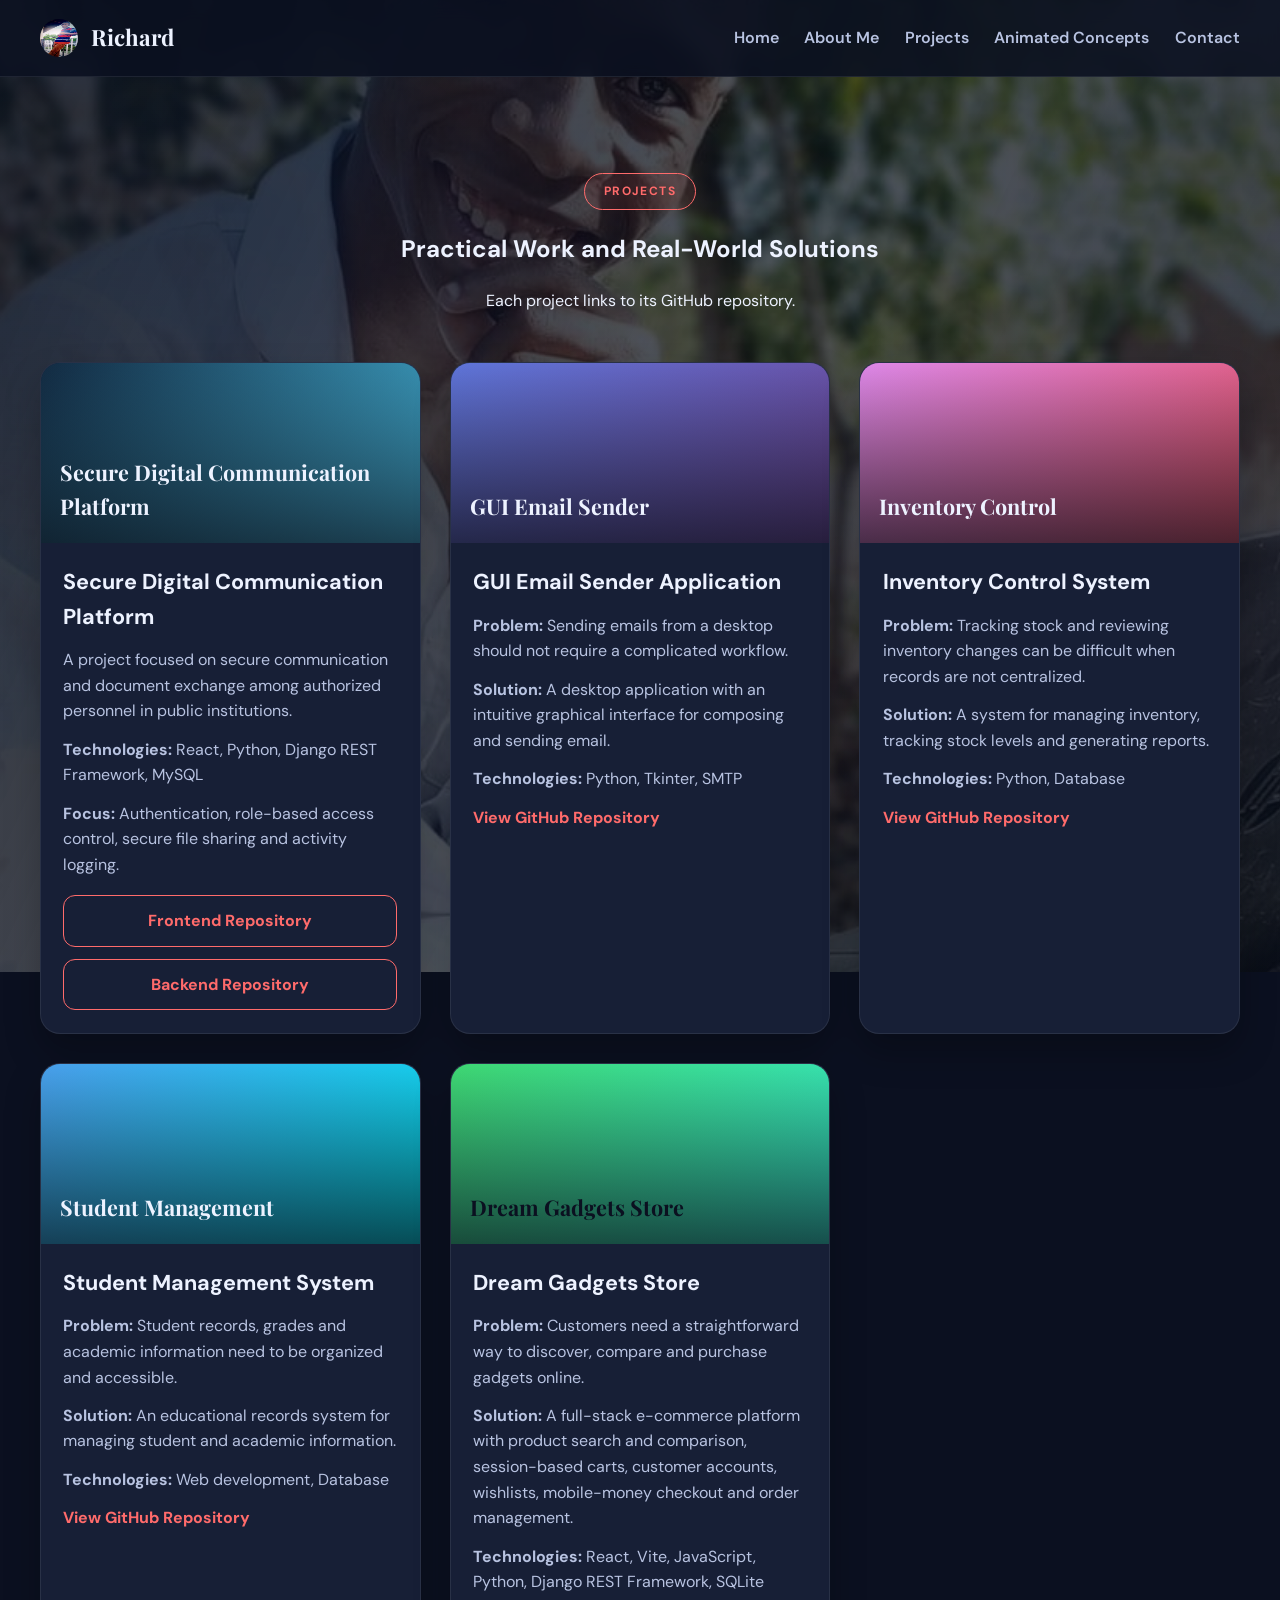
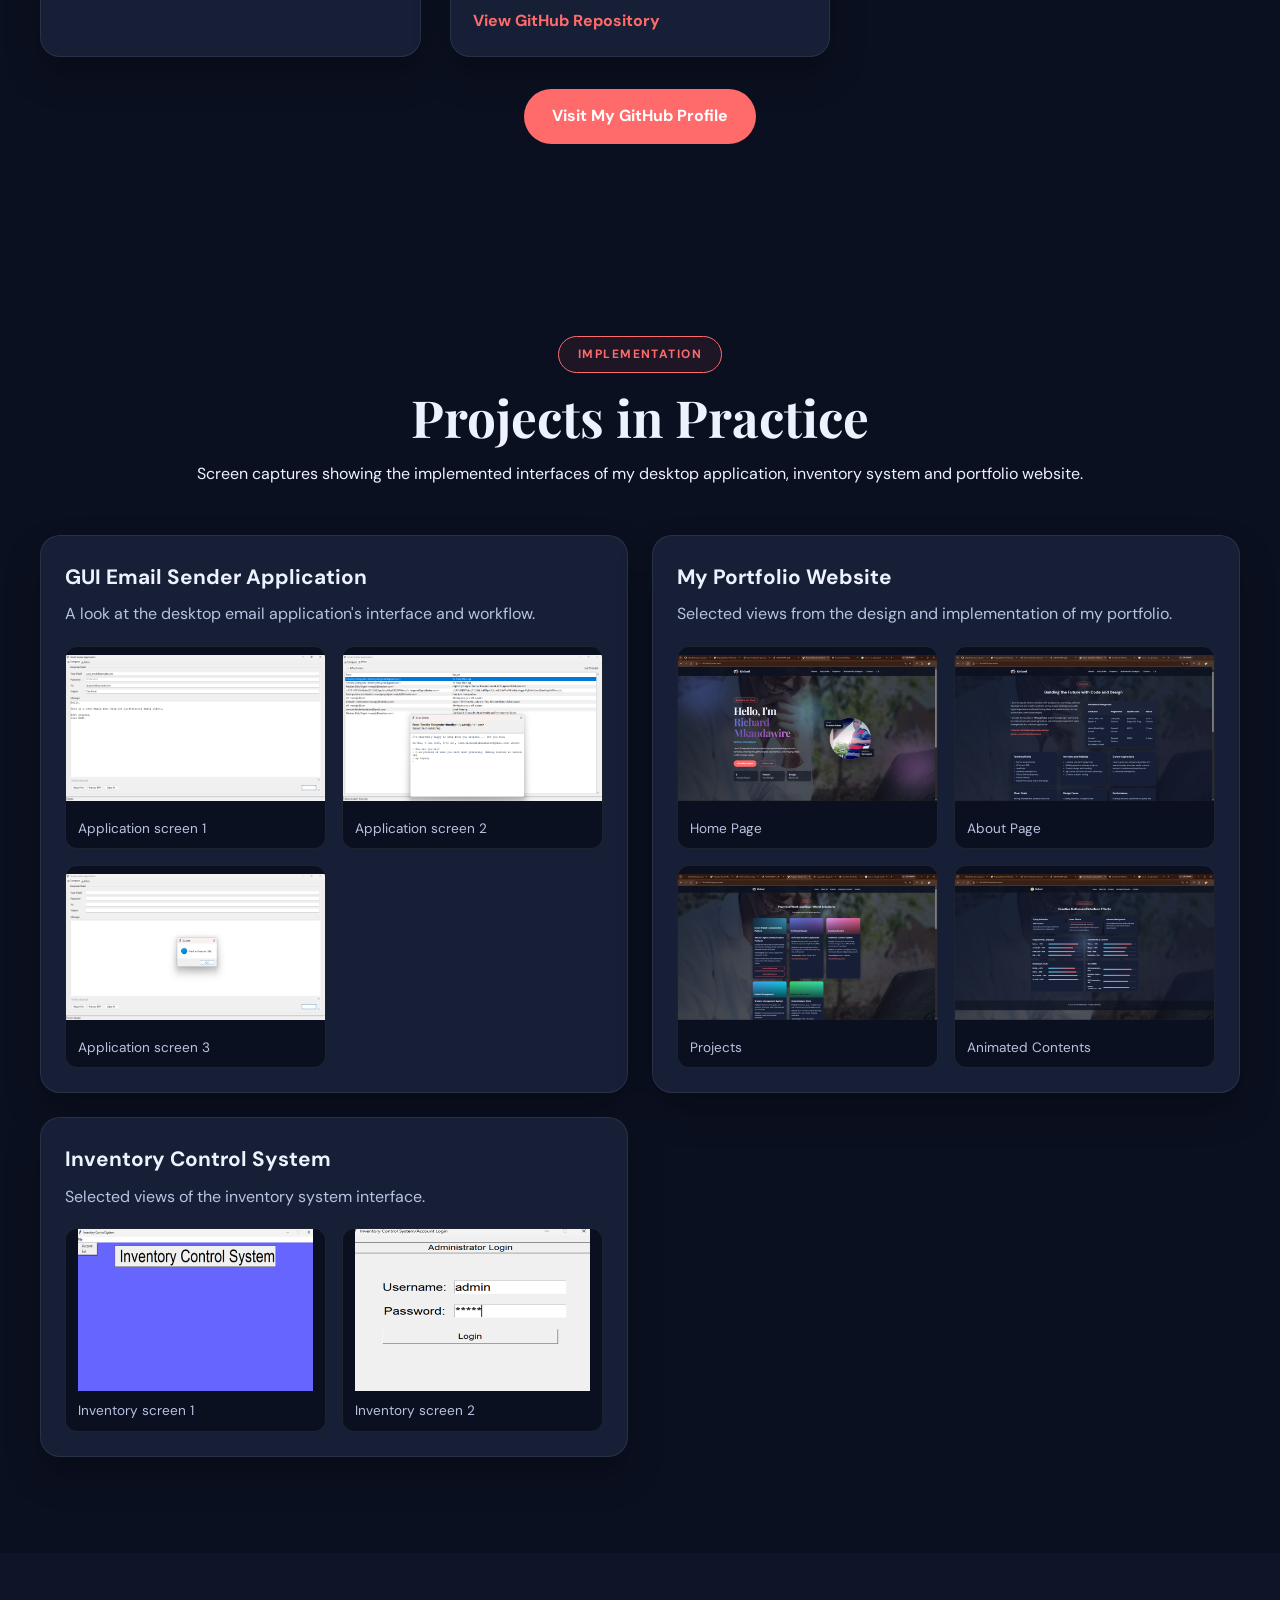
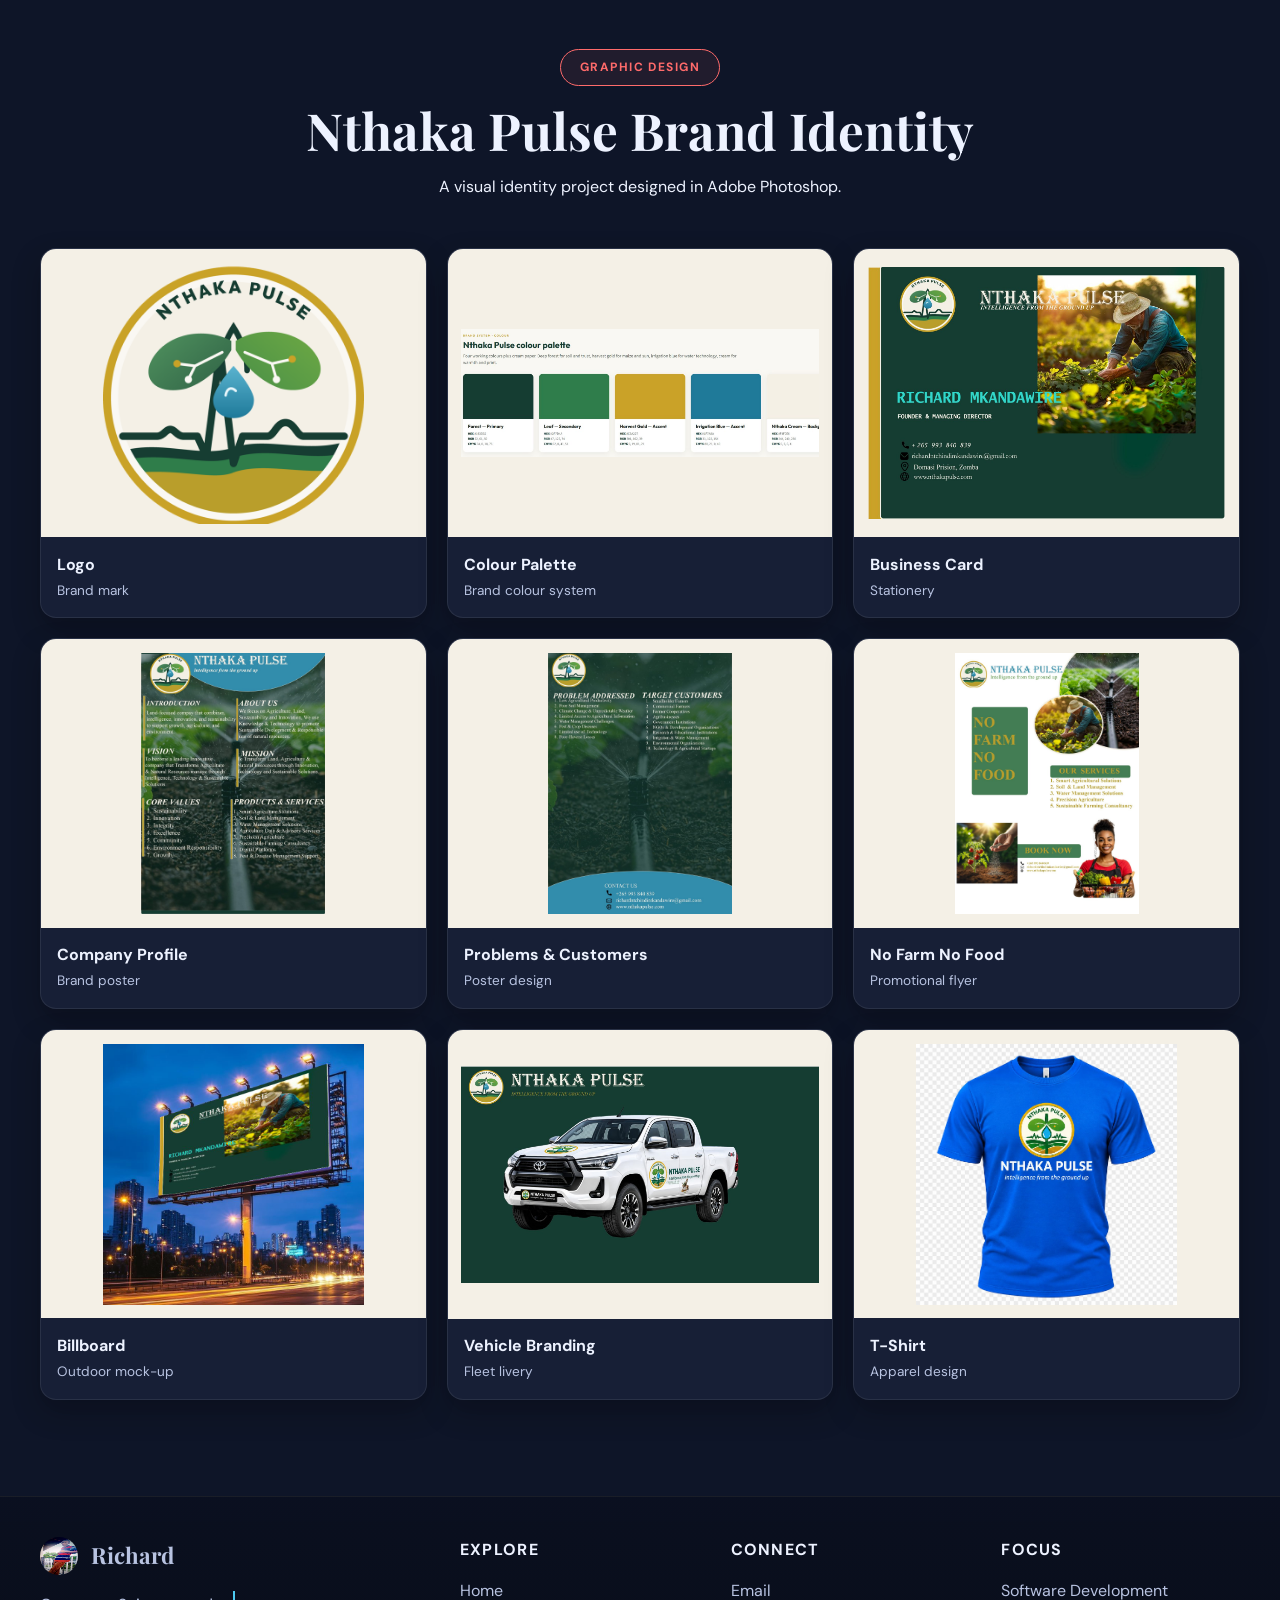
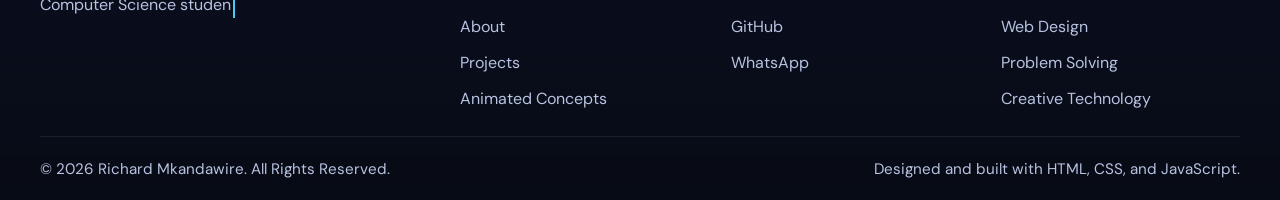
==== commit 2b50cef4: "Updating Dream Gadgets Store Repository and README.md" ====
--- a/projects.html
+++ b/projects.html
@@ -96,15 +96,16 @@
             </div>
           </article>
           <article class="project-card reveal">
-            <div class="project-visual visual-four"><span>Dream Gadget Store</span></div>
-            <div class="project-body">
-              <h2>Dream Gadget Store</h2>
-              <p><strong>Problem:</strong> Customers need a straightforward way to browse and shop for gadgets online.
+            <div class="project-visual visual-four"><span>Dream Gadgets Store</span></div>
+            <div class="project-body">
+              <h2>Dream Gadgets Store</h2>
+              <p><strong>Problem:</strong> Customers need a straightforward way to discover, compare and purchase
+                gadgets online.
               </p>
-              <p><strong>Solution:</strong> An e-commerce website for selling gadgets with a user-friendly shopping
-                experience.</p>
-              <p><strong>Technologies:</strong> HTML, CSS, Python</p>
-              <a href="https://github.com/richardmkandawire/Dream-Gadget-Store" target="_blank" rel="noopener">View
+              <p><strong>Solution:</strong> A full-stack e-commerce platform with product search and comparison,
+                session-based carts, customer accounts, wishlists, mobile-money checkout and order management.</p>
+              <p><strong>Technologies:</strong> React, Vite, JavaScript, Python, Django REST Framework, SQLite</p>
+              <a href="https://github.com/richardmkandawire/Dream-Gadgets-Store" target="_blank" rel="noopener">View
                 GitHub Repository</a>
             </div>
           </article>
